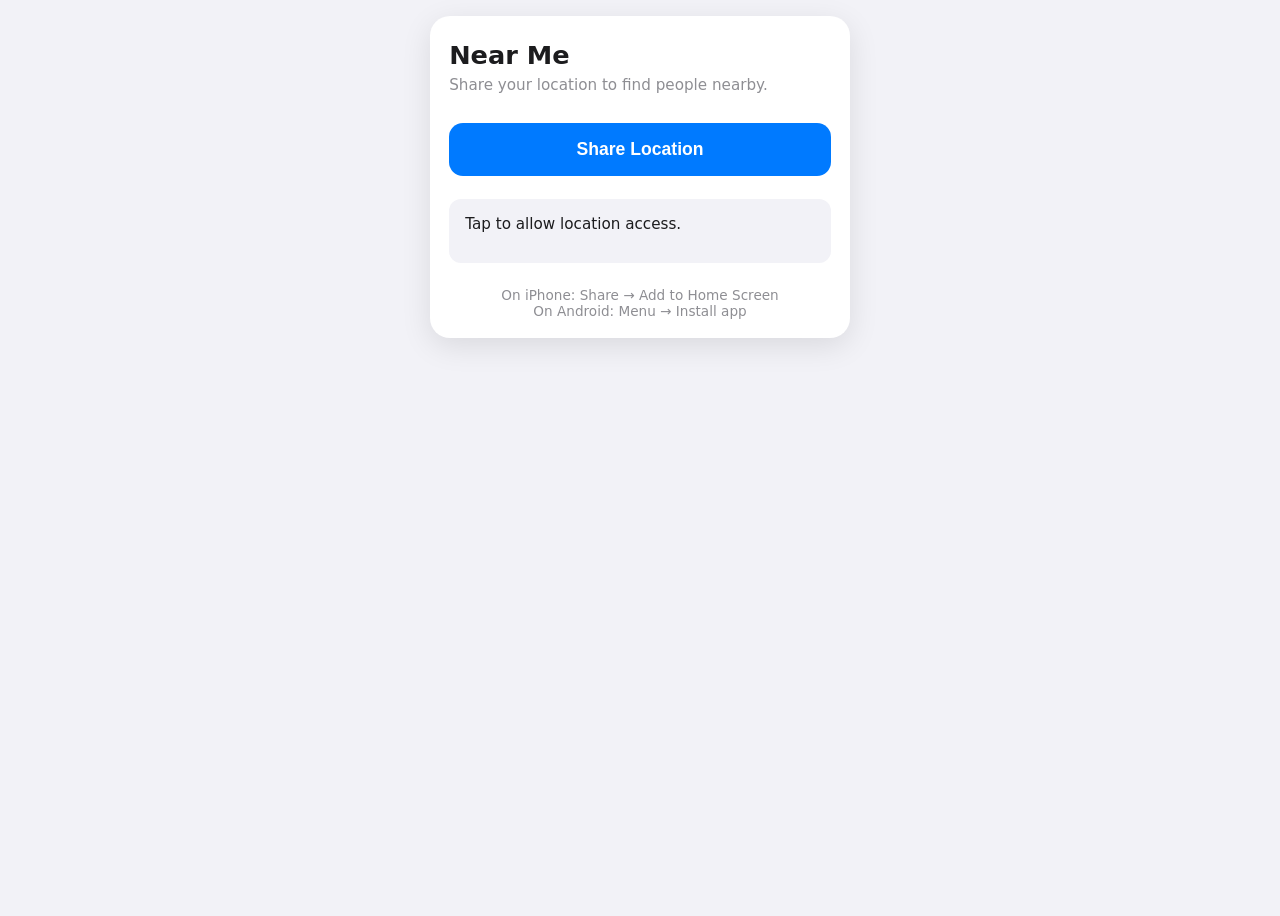
==== index.html @ 6cfc42a9 "Add Near Me PWA demo Static, client-side location-prompt demo. The location stays on the device.  - " ====
<!DOCTYPE html>
<html lang="en">
<head>
  <meta charset="UTF-8">
  <meta name="viewport" content="width=device-width, initial-scale=1.0, viewport-fit=cover">
  <meta http-equiv="Content-Security-Policy" content="default-src 'none'; script-src 'self'; style-src 'self'; img-src 'self'; manifest-src 'self'; worker-src 'self'; connect-src 'self'; base-uri 'none'; form-action 'none'">
  <meta name="referrer" content="no-referrer">
  <meta name="robots" content="noindex, nofollow">
  <title>Near Me</title>
  <link rel="manifest" href="manifest.json">
  <meta name="theme-color" content="#007aff">
  <meta name="apple-mobile-web-app-capable" content="yes">
  <meta name="apple-mobile-web-app-status-bar-style" content="black-translucent">
  <meta name="apple-mobile-web-app-title" content="Near Me">
  <link rel="apple-touch-icon" href="icon-192.png">
  <link rel="stylesheet" href="app.css">
  <script src="app.js" defer></script>
</head>
<body>
  <div class="app">
    <h1>Near Me</h1>
    <p class="subtitle">Share your location to find people nearby.</p>
    <button id="btn">Share Location</button>
    <div id="status">Tap to allow location access.</div>
    <div class="install-hint">On iPhone: Share → Add to Home Screen<br>On Android: Menu → Install app</div>
  </div>
</body>
</html>
---- app.css ----
* { box-sizing: border-box; }
body {
  font-family: -apple-system, BlinkMacSystemFont, system-ui, sans-serif;
  margin: 0;
  padding: env(safe-area-inset-top) 1.2rem 1.2rem;
  background: #f2f2f7;
  color: #1c1c1e;
  min-height: 100vh;
}
.app {
  max-width: 420px;
  margin: 1rem auto;
  background: white;
  border-radius: 20px;
  padding: 1.5rem 1.2rem 1.2rem;
  box-shadow: 0 8px 30px rgba(0,0,0,0.1);
}
h1 {
  font-size: 1.6rem;
  margin: 0 0 0.4rem;
  font-weight: 700;
}
.subtitle {
  color: #8e8e93;
  font-size: 0.95rem;
  margin: 0 0 1.8rem;
}
button {
  width: 100%;
  padding: 1rem;
  font-size: 1.1rem;
  font-weight: 600;
  border: none;
  border-radius: 14px;
  background: #007aff;
  color: white;
  cursor: pointer;
  -webkit-tap-highlight-color: transparent;
}
button:active { transform: scale(0.98); }
button:disabled { background: #c7c7cc; }
#status {
  margin-top: 1.4rem;
  padding: 1rem;
  background: #f2f2f7;
  border-radius: 12px;
  font-size: 0.95rem;
  min-height: 4rem;
  white-space: pre-wrap;
}
.install-hint {
  margin-top: 1.5rem;
  font-size: 0.85rem;
  color: #8e8e93;
  text-align: center;
}
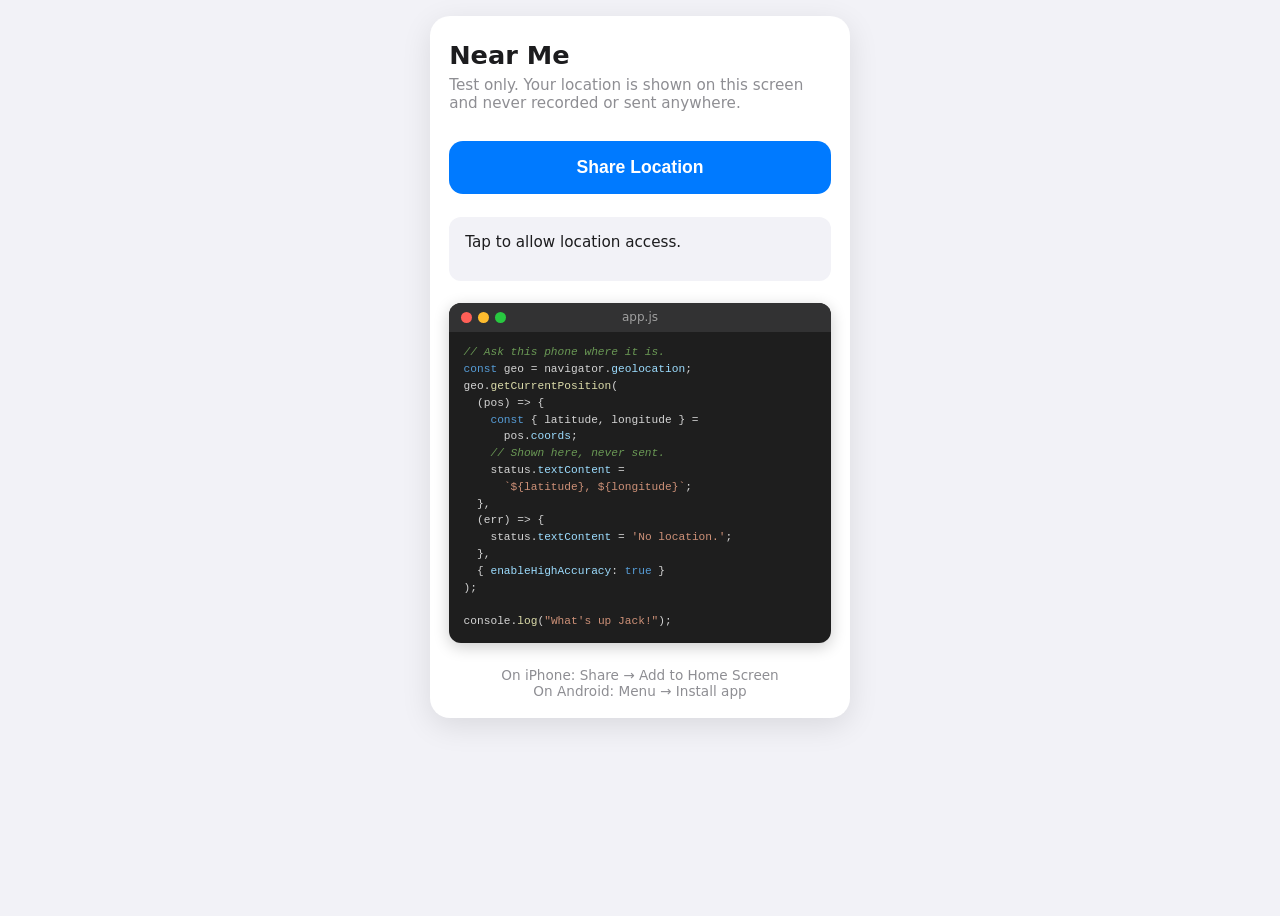
==== commit 909ac259: "Show the geolocation code and greet Jack - Subtitle now says the location is never recorded or sent." ====
--- a/index.html
+++ b/index.html
@@ -19,9 +19,32 @@
 <body>
   <div class="app">
     <h1>Near Me</h1>
-    <p class="subtitle">Share your location to find people nearby.</p>
+    <p class="subtitle">Test only. Your location is shown on this screen and never recorded or sent anywhere.</p>
     <button id="btn">Share Location</button>
     <div id="status">Tap to allow location access.</div>
+    <div class="terminal">
+      <div class="terminal-bar" aria-hidden="true">
+        <span class="dot dot-red"></span><span class="dot dot-yellow"></span><span class="dot dot-green"></span>
+        <span class="terminal-title">app.js</span>
+      </div>
+<pre class="terminal-code"><code><span class="tok-comment">// Ask this phone where it is.</span>
+<span class="tok-kw">const</span> geo = navigator.<span class="tok-prop">geolocation</span>;
+geo.<span class="tok-fn">getCurrentPosition</span>(
+  (pos) =&gt; {
+    <span class="tok-kw">const</span> { latitude, longitude } =
+      pos.<span class="tok-prop">coords</span>;
+    <span class="tok-comment">// Shown here, never sent.</span>
+    status.<span class="tok-prop">textContent</span> =
+      <span class="tok-str">`${latitude}, ${longitude}`</span>;
+  },
+  (err) =&gt; {
+    status.<span class="tok-prop">textContent</span> = <span class="tok-str">'No location.'</span>;
+  },
+  { <span class="tok-prop">enableHighAccuracy</span>: <span class="tok-kw">true</span> }
+);
+
+console.<span class="tok-fn">log</span>(<span class="tok-str">"What's up Jack!"</span>);</code></pre>
+    </div>
     <div class="install-hint">On iPhone: Share → Add to Home Screen<br>On Android: Menu → Install app</div>
   </div>
 </body>
--- a/app.css
+++ b/app.css
@@ -48,6 +48,52 @@
   min-height: 4rem;
   white-space: pre-wrap;
 }
+.terminal {
+  margin-top: 1.4rem;
+  border-radius: 12px;
+  overflow: hidden;
+  background: #1e1e1e;
+  box-shadow: 0 4px 16px rgba(0,0,0,0.2);
+}
+.terminal-bar {
+  position: relative;
+  display: flex;
+  align-items: center;
+  gap: 6px;
+  padding: 0.55rem 0.75rem;
+  background: #323233;
+}
+.dot {
+  width: 11px;
+  height: 11px;
+  border-radius: 50%;
+}
+.dot-red { background: #ff5f57; }
+.dot-yellow { background: #febc2e; }
+.dot-green { background: #28c840; }
+.terminal-title {
+  position: absolute;
+  left: 0;
+  right: 0;
+  text-align: center;
+  color: #a0a0a0;
+  font-size: 0.75rem;
+  pointer-events: none;
+}
+.terminal-code {
+  margin: 0;
+  padding: 0.8rem 0.9rem;
+  overflow-x: auto;
+  color: #d4d4d4;
+  font-family: ui-monospace, SFMono-Regular, Menlo, Consolas, monospace;
+  font-size: 0.7rem;
+  line-height: 1.5;
+}
+.tok-comment { color: #6a9955; font-style: italic; }
+.tok-fn { color: #dcdcaa; }
+.tok-prop { color: #9cdcfe; }
+.tok-kw { color: #569cd6; }
+.tok-str { color: #ce9178; }
 .install-hint {
   margin-top: 1.5rem;
   font-size: 0.85rem;
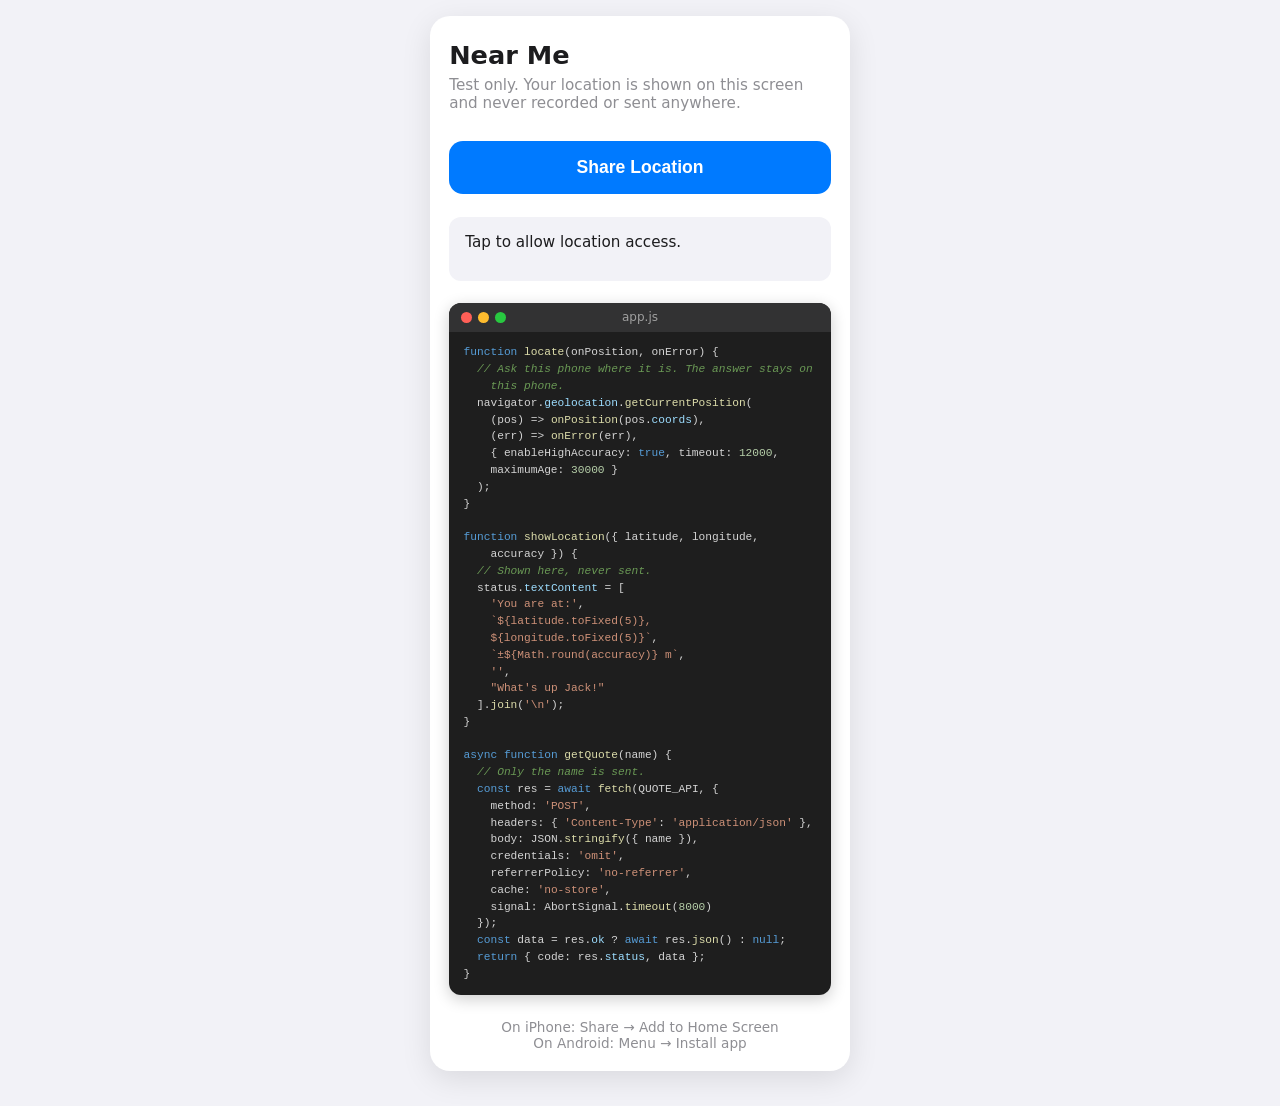
==== commit 97a487fc: "Show the running code and its values in the code panel The code panel now renders the source of loca" ====
--- a/index.html
+++ b/index.html
@@ -3,7 +3,7 @@
 <head>
   <meta charset="UTF-8">
   <meta name="viewport" content="width=device-width, initial-scale=1.0, viewport-fit=cover">
-  <meta http-equiv="Content-Security-Policy" content="default-src 'none'; script-src 'self'; style-src 'self'; img-src 'self'; manifest-src 'self'; worker-src 'self'; connect-src 'self'; base-uri 'none'; form-action 'none'">
+  <meta http-equiv="Content-Security-Policy" content="default-src 'none'; script-src 'self'; style-src 'self'; img-src 'self'; manifest-src 'self'; worker-src 'self'; connect-src https://nearme-api.hsca-capecoral.com/api/quote; base-uri 'none'; form-action 'none'">
   <meta name="referrer" content="no-referrer">
   <meta name="robots" content="noindex, nofollow">
   <title>Near Me</title>
@@ -12,6 +12,7 @@
   <meta name="apple-mobile-web-app-capable" content="yes">
   <meta name="apple-mobile-web-app-status-bar-style" content="black-translucent">
   <meta name="apple-mobile-web-app-title" content="Near Me">
+  <link rel="icon" href="icon-192.png">
   <link rel="apple-touch-icon" href="icon-192.png">
   <link rel="stylesheet" href="app.css">
   <script src="app.js" defer></script>
@@ -22,28 +23,23 @@
     <p class="subtitle">Test only. Your location is shown on this screen and never recorded or sent anywhere.</p>
     <button id="btn">Share Location</button>
     <div id="status">Tap to allow location access.</div>
+    <form id="name-form" class="name-form" hidden>
+      <label for="name">What's your name?</label>
+      <input id="name" name="name" type="text" maxlength="40" required
+             autocomplete="given-name" autocapitalize="words" spellcheck="false" enterkeyhint="send">
+      <button id="name-btn" type="submit">Get my quote</button>
+      <p class="name-note">Only your name is sent, to look up a quote on Wikiquote. Your location never leaves this phone.</p>
+    </form>
+    <figure id="quote" class="quote" hidden aria-live="polite">
+      <blockquote id="quote-text"></blockquote>
+      <figcaption id="quote-cite"></figcaption>
+    </figure>
     <div class="terminal">
       <div class="terminal-bar" aria-hidden="true">
         <span class="dot dot-red"></span><span class="dot dot-yellow"></span><span class="dot dot-green"></span>
         <span class="terminal-title">app.js</span>
       </div>
-<pre class="terminal-code"><code><span class="tok-comment">// Ask this phone where it is.</span>
-<span class="tok-kw">const</span> geo = navigator.<span class="tok-prop">geolocation</span>;
-geo.<span class="tok-fn">getCurrentPosition</span>(
-  (pos) =&gt; {
-    <span class="tok-kw">const</span> { latitude, longitude } =
-      pos.<span class="tok-prop">coords</span>;
-    <span class="tok-comment">// Shown here, never sent.</span>
-    status.<span class="tok-prop">textContent</span> =
-      <span class="tok-str">`${latitude}, ${longitude}`</span>;
-  },
-  (err) =&gt; {
-    status.<span class="tok-prop">textContent</span> = <span class="tok-str">'No location.'</span>;
-  },
-  { <span class="tok-prop">enableHighAccuracy</span>: <span class="tok-kw">true</span> }
-);
-
-console.<span class="tok-fn">log</span>(<span class="tok-str">"What's up Jack!"</span>);</code></pre>
+<pre class="terminal-code" aria-label="The code this page runs, with the values it produced"><code id="code"></code></pre>
     </div>
     <div class="install-hint">On iPhone: Share → Add to Home Screen<br>On Android: Menu → Install app</div>
   </div>
--- a/app.css
+++ b/app.css
@@ -48,6 +48,58 @@
   min-height: 4rem;
   white-space: pre-wrap;
 }
+[hidden] { display: none !important; }
+.name-form {
+  margin-top: 1.4rem;
+  display: flex;
+  flex-direction: column;
+  gap: 0.6rem;
+}
+.name-form label {
+  font-weight: 600;
+}
+.name-form input {
+  width: 100%;
+  padding: 0.85rem 1rem;
+  font: inherit;
+  font-size: 1.05rem;
+  border: 1px solid #c7c7cc;
+  border-radius: 12px;
+  background: white;
+  color: inherit;
+}
+.name-form input:focus {
+  outline: 2px solid #007aff;
+  outline-offset: 1px;
+  border-color: #007aff;
+}
+.name-note {
+  margin: 0;
+  font-size: 0.8rem;
+  color: #8e8e93;
+}
+.quote {
+  margin: 1.4rem 0 0;
+  padding: 1rem;
+  background: #f2f2f7;
+  border-radius: 12px;
+  font-size: 0.95rem;
+}
+.quote blockquote {
+  margin: 0;
+  font-size: 1.05rem;
+  font-weight: 600;
+  line-height: 1.4;
+}
+.quote.is-note blockquote {
+  font-weight: 400;
+  color: #3a3a3c;
+}
+.quote figcaption {
+  margin-top: 0.6rem;
+  color: #636366;
+  font-size: 0.85rem;
+}
 .terminal {
   margin-top: 1.4rem;
   border-radius: 12px;
@@ -82,13 +134,33 @@
 }
 .terminal-code {
   margin: 0;
-  padding: 0.8rem 0.9rem;
-  overflow-x: auto;
+  padding: 0.8rem 0;
+  white-space: pre-wrap;
+  overflow-wrap: anywhere;
   color: #d4d4d4;
   font-family: ui-monospace, SFMono-Regular, Menlo, Consolas, monospace;
   font-size: 0.7rem;
   line-height: 1.5;
 }
+.line {
+  display: block;
+  /* Wrapped parts of a long line hang 4 characters in. */
+  padding: 0 0.9rem 0 calc(0.9rem + 4ch);
+  text-indent: -4ch;
+}
+/* The lines that just ran, and the values they produced. */
+.line.ran {
+  background: rgba(255, 214, 10, 0.14);
+  box-shadow: inset 3px 0 0 #ffd60a;
+}
+.note {
+  display: block;
+  text-indent: 0;
+  padding-left: 2ch;
+  color: #4ec9b0;
+}
+.line:not(.ran) .note { opacity: 0.6; }
+.tok-num { color: #b5cea8; }
 .tok-comment { color: #6a9955; font-style: italic; }
 .tok-fn { color: #dcdcaa; }
 .tok-prop { color: #9cdcfe; }
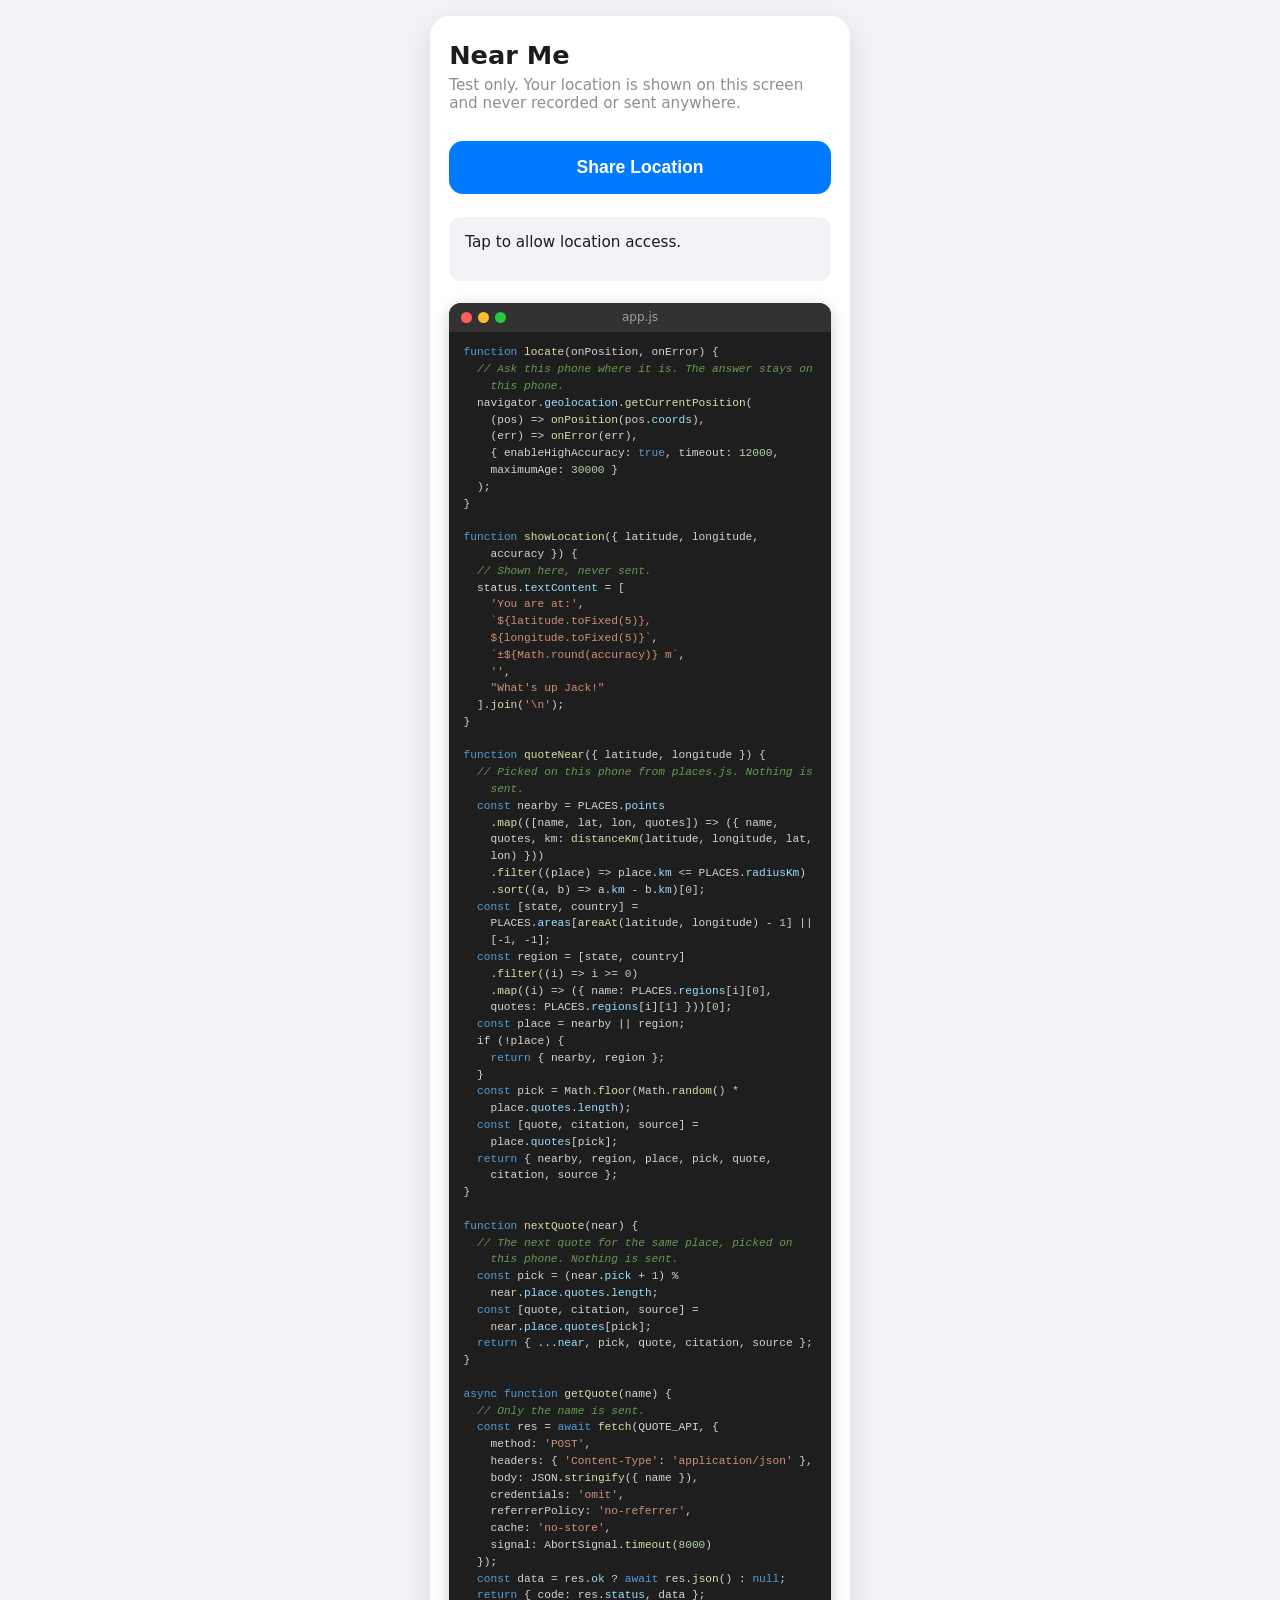
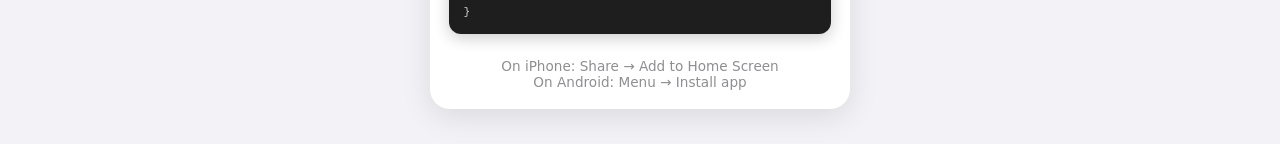
==== commit 25baf152: "Show a quote about the nearest place, picked on the phone After the location appears, the page shows" ====
--- a/index.html
+++ b/index.html
@@ -15,6 +15,7 @@
   <link rel="icon" href="icon-192.png">
   <link rel="apple-touch-icon" href="icon-192.png">
   <link rel="stylesheet" href="app.css">
+  <script src="places.js" defer></script>
   <script src="app.js" defer></script>
 </head>
 <body>
@@ -23,6 +24,13 @@
     <p class="subtitle">Test only. Your location is shown on this screen and never recorded or sent anywhere.</p>
     <button id="btn">Share Location</button>
     <div id="status">Tap to allow location access.</div>
+    <figure id="place" class="quote" hidden aria-live="polite">
+      <p id="place-where" class="quote-where"></p>
+      <blockquote id="place-text"></blockquote>
+      <figcaption id="place-cite"></figcaption>
+      <button id="place-next" class="another" type="button" hidden>Another quote</button>
+      <p class="place-note">Picked on this phone from a list that came with the page.</p>
+    </figure>
     <form id="name-form" class="name-form" hidden>
       <label for="name">What's your name?</label>
       <input id="name" name="name" type="text" maxlength="40" required
--- a/app.css
+++ b/app.css
@@ -99,6 +99,32 @@
   margin-top: 0.6rem;
   color: #636366;
   font-size: 0.85rem;
+}
+.quote-where {
+  margin: 0 0 0.5rem;
+  color: #636366;
+  font-size: 0.8rem;
+  font-weight: 600;
+}
+.quote figcaption a {
+  color: inherit;
+  text-decoration: underline;
+  text-underline-offset: 2px;
+}
+button.another {
+  width: auto;
+  margin-top: 0.7rem;
+  padding: 0.45rem 0.9rem;
+  font-size: 0.85rem;
+  border-radius: 10px;
+  background: white;
+  color: #007aff;
+  border: 1px solid #c7c7cc;
+}
+.place-note {
+  margin: 0.6rem 0 0;
+  color: #8e8e93;
+  font-size: 0.75rem;
 }
 .terminal {
   margin-top: 1.4rem;
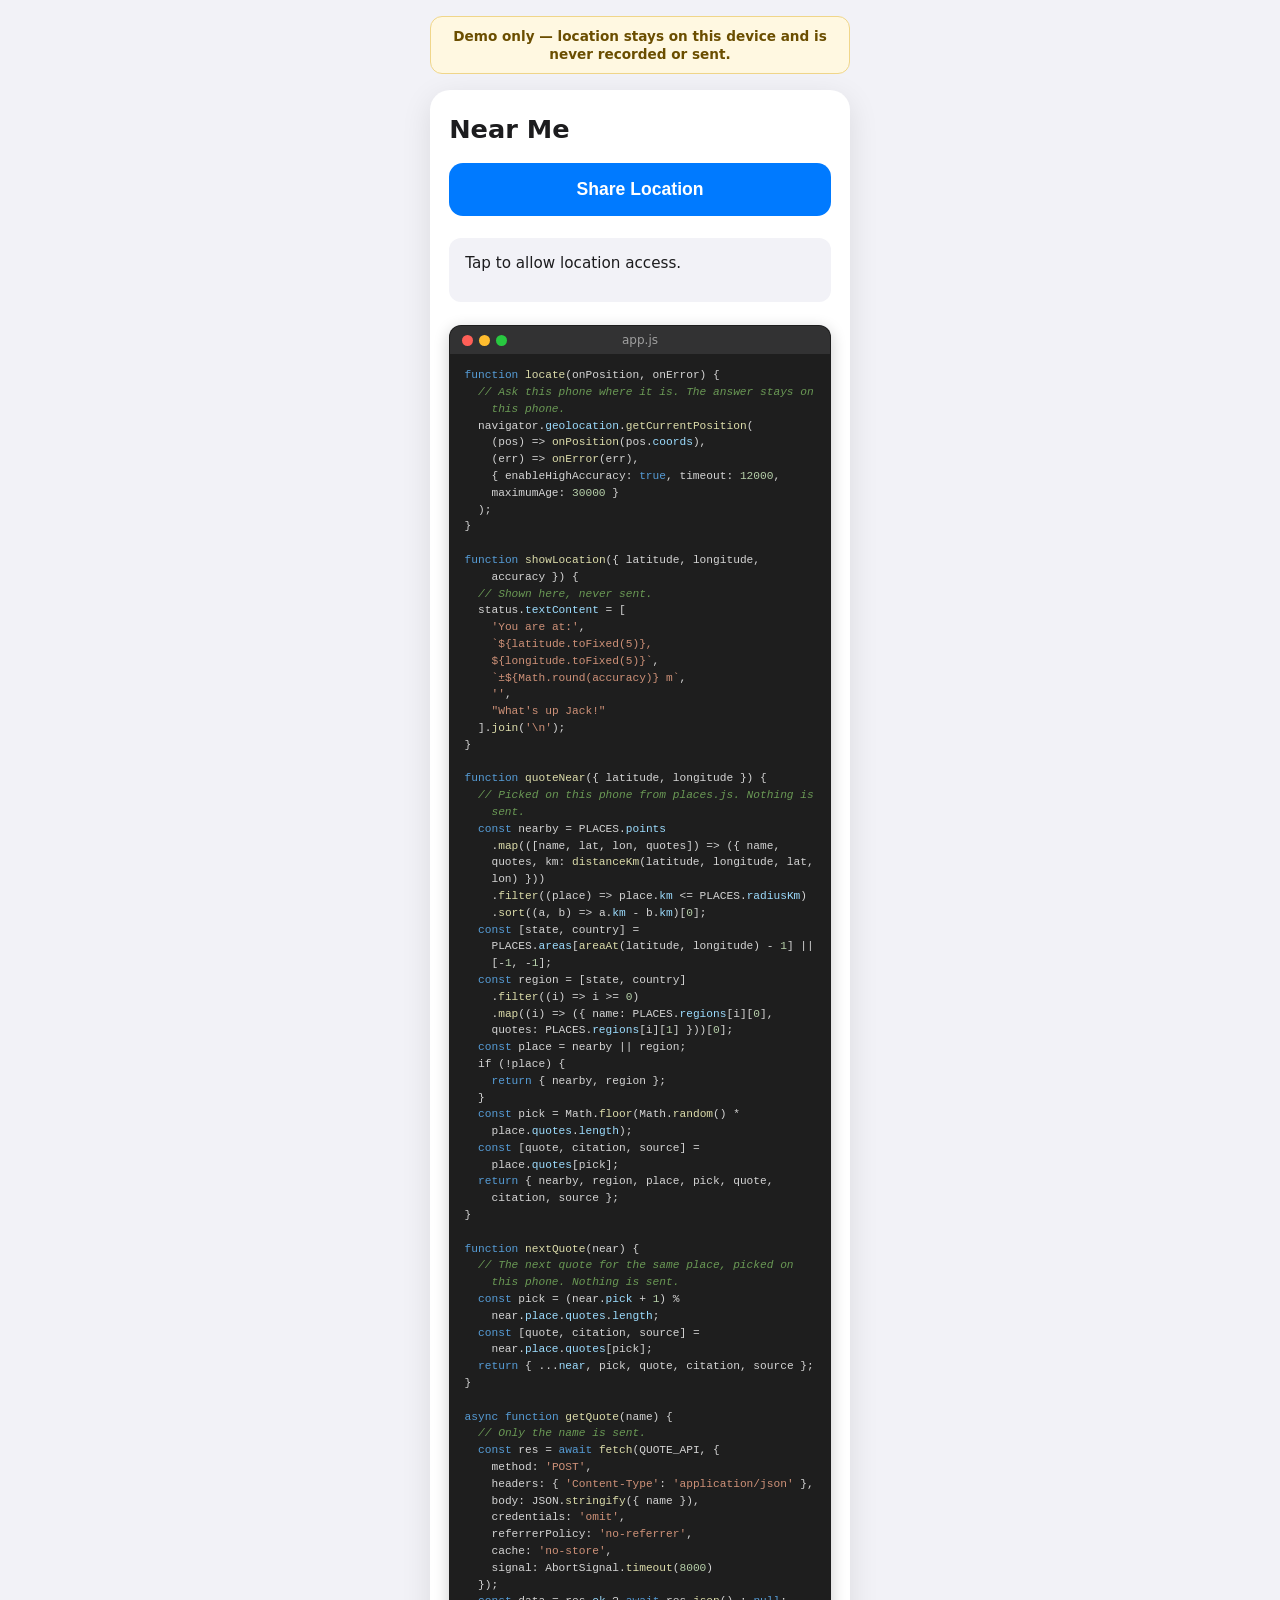
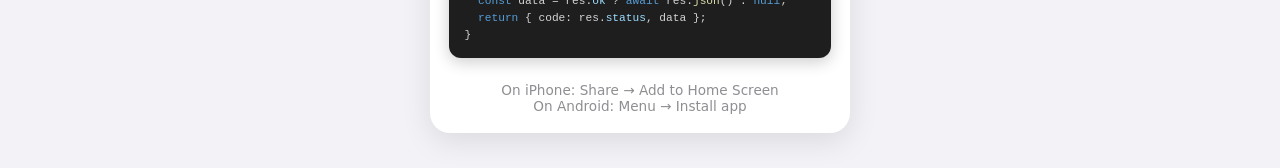
==== commit a6e09f02: "Add dark mode, a demo banner, and a Copy button for the coordinates - The page follows the device's " ====
--- a/index.html
+++ b/index.html
@@ -8,6 +8,8 @@
   <meta name="robots" content="noindex, nofollow">
   <title>Near Me</title>
   <link rel="manifest" href="manifest.json">
+  <meta name="color-scheme" content="light dark">
+  <meta name="theme-color" content="#000000" media="(prefers-color-scheme: dark)">
   <meta name="theme-color" content="#007aff">
   <meta name="apple-mobile-web-app-capable" content="yes">
   <meta name="apple-mobile-web-app-status-bar-style" content="black-translucent">
@@ -19,11 +21,14 @@
   <script src="app.js" defer></script>
 </head>
 <body>
+  <p class="demo-banner" role="note">Demo only — location stays on this device and is never recorded or sent.</p>
   <div class="app">
     <h1>Near Me</h1>
-    <p class="subtitle">Test only. Your location is shown on this screen and never recorded or sent anywhere.</p>
     <button id="btn">Share Location</button>
-    <div id="status">Tap to allow location access.</div>
+    <div class="status-box">
+      <div id="status">Tap to allow location access.</div>
+      <button id="copy" class="copy" type="button" hidden>Copy</button>
+    </div>
     <figure id="place" class="quote" hidden aria-live="polite">
       <p id="place-where" class="quote-where"></p>
       <blockquote id="place-text"></blockquote>
--- a/app.css
+++ b/app.css
@@ -1,29 +1,83 @@
 * { box-sizing: border-box; }
+/* Light is the default. The dark block below swaps the same names. */
+:root {
+  color-scheme: light dark;
+  --page: #f2f2f7;
+  --card: white;
+  --card-shadow: 0 8px 30px rgba(0,0,0,0.1);
+  --text: #1c1c1e;
+  --text-quiet: #3a3a3c;
+  --text-second: #636366;
+  --text-faint: #8e8e93;
+  --fill: #f2f2f7;
+  --field: white;
+  --border: #c7c7cc;
+  --accent: #007aff;
+  --disabled: #c7c7cc;
+  --banner: #fff8e1;
+  --banner-text: #6b4e00;
+  --banner-border: #f0d68a;
+  --term: #1e1e1e;
+  --term-bar: #323233;
+  --term-border: transparent;
+  --term-shadow: 0 4px 16px rgba(0,0,0,0.2);
+}
+@media (prefers-color-scheme: dark) {
+  :root {
+    --page: #000;
+    --card: #1c1c1e;
+    --card-shadow: none;
+    --text: #f2f2f7;
+    --text-quiet: #d1d1d6;
+    --text-second: #aeaeb2;
+    --text-faint: #8e8e93;
+    --fill: #2c2c2e;
+    --field: #2c2c2e;
+    --border: #48484a;
+    --accent: #0a84ff;
+    --disabled: #3a3a3c;
+    --banner: #2b2410;
+    --banner-text: #ffd60a;
+    --banner-border: #5c4a12;
+    --term: #0e0e0f;
+    --term-bar: #2c2c2e;
+    --term-border: #3a3a3c;
+    --term-shadow: none;
+  }
+}
 body {
   font-family: -apple-system, BlinkMacSystemFont, system-ui, sans-serif;
   margin: 0;
   padding: env(safe-area-inset-top) 1.2rem 1.2rem;
-  background: #f2f2f7;
-  color: #1c1c1e;
+  background: var(--page);
+  color: var(--text);
   min-height: 100vh;
+}
+.demo-banner {
+  max-width: 420px;
+  margin: 1rem auto 0;
+  padding: 0.6rem 0.9rem;
+  border: 1px solid var(--banner-border);
+  border-radius: 12px;
+  background: var(--banner);
+  color: var(--banner-text);
+  font-size: 0.85rem;
+  font-weight: 600;
+  line-height: 1.35;
+  text-align: center;
 }
 .app {
   max-width: 420px;
   margin: 1rem auto;
-  background: white;
+  background: var(--card);
   border-radius: 20px;
   padding: 1.5rem 1.2rem 1.2rem;
-  box-shadow: 0 8px 30px rgba(0,0,0,0.1);
+  box-shadow: var(--card-shadow);
 }
 h1 {
   font-size: 1.6rem;
-  margin: 0 0 0.4rem;
+  margin: 0 0 1.2rem;
   font-weight: 700;
-}
-.subtitle {
-  color: #8e8e93;
-  font-size: 0.95rem;
-  margin: 0 0 1.8rem;
 }
 button {
   width: 100%;
@@ -32,21 +86,39 @@
   font-weight: 600;
   border: none;
   border-radius: 14px;
-  background: #007aff;
+  background: var(--accent);
   color: white;
   cursor: pointer;
   -webkit-tap-highlight-color: transparent;
 }
 button:active { transform: scale(0.98); }
-button:disabled { background: #c7c7cc; }
+button:disabled { background: var(--disabled); }
+.status-box {
+  position: relative;
+  margin-top: 1.4rem;
+}
 #status {
-  margin-top: 1.4rem;
   padding: 1rem;
-  background: #f2f2f7;
+  background: var(--fill);
   border-radius: 12px;
   font-size: 0.95rem;
   min-height: 4rem;
   white-space: pre-wrap;
+}
+/* Room for the Copy button, which sits beside the coordinates. */
+#status.has-copy { padding-right: 6.5rem; }
+button.copy {
+  position: absolute;
+  top: 0.75rem;
+  right: 0.75rem;
+  width: auto;
+  min-width: 4.5rem;
+  padding: 0.4rem 0.7rem;
+  font-size: 0.8rem;
+  border-radius: 9px;
+  background: var(--field);
+  color: var(--accent);
+  border: 1px solid var(--border);
 }
 [hidden] { display: none !important; }
 .name-form {
@@ -63,25 +135,25 @@
   padding: 0.85rem 1rem;
   font: inherit;
   font-size: 1.05rem;
-  border: 1px solid #c7c7cc;
-  border-radius: 12px;
-  background: white;
+  border: 1px solid var(--border);
+  border-radius: 12px;
+  background: var(--field);
   color: inherit;
 }
 .name-form input:focus {
-  outline: 2px solid #007aff;
+  outline: 2px solid var(--accent);
   outline-offset: 1px;
-  border-color: #007aff;
+  border-color: var(--accent);
 }
 .name-note {
   margin: 0;
   font-size: 0.8rem;
-  color: #8e8e93;
+  color: var(--text-faint);
 }
 .quote {
   margin: 1.4rem 0 0;
   padding: 1rem;
-  background: #f2f2f7;
+  background: var(--fill);
   border-radius: 12px;
   font-size: 0.95rem;
 }
@@ -93,16 +165,16 @@
 }
 .quote.is-note blockquote {
   font-weight: 400;
-  color: #3a3a3c;
+  color: var(--text-quiet);
 }
 .quote figcaption {
   margin-top: 0.6rem;
-  color: #636366;
+  color: var(--text-second);
   font-size: 0.85rem;
 }
 .quote-where {
   margin: 0 0 0.5rem;
-  color: #636366;
+  color: var(--text-second);
   font-size: 0.8rem;
   font-weight: 600;
 }
@@ -117,21 +189,22 @@
   padding: 0.45rem 0.9rem;
   font-size: 0.85rem;
   border-radius: 10px;
-  background: white;
-  color: #007aff;
-  border: 1px solid #c7c7cc;
+  background: var(--field);
+  color: var(--accent);
+  border: 1px solid var(--border);
 }
 .place-note {
   margin: 0.6rem 0 0;
-  color: #8e8e93;
+  color: var(--text-faint);
   font-size: 0.75rem;
 }
 .terminal {
   margin-top: 1.4rem;
   border-radius: 12px;
   overflow: hidden;
-  background: #1e1e1e;
-  box-shadow: 0 4px 16px rgba(0,0,0,0.2);
+  background: var(--term);
+  border: 1px solid var(--term-border);
+  box-shadow: var(--term-shadow);
 }
 .terminal-bar {
   position: relative;
@@ -139,7 +212,7 @@
   align-items: center;
   gap: 6px;
   padding: 0.55rem 0.75rem;
-  background: #323233;
+  background: var(--term-bar);
 }
 .dot {
   width: 11px;
@@ -195,6 +268,6 @@
 .install-hint {
   margin-top: 1.5rem;
   font-size: 0.85rem;
-  color: #8e8e93;
+  color: var(--text-faint);
   text-align: center;
 }
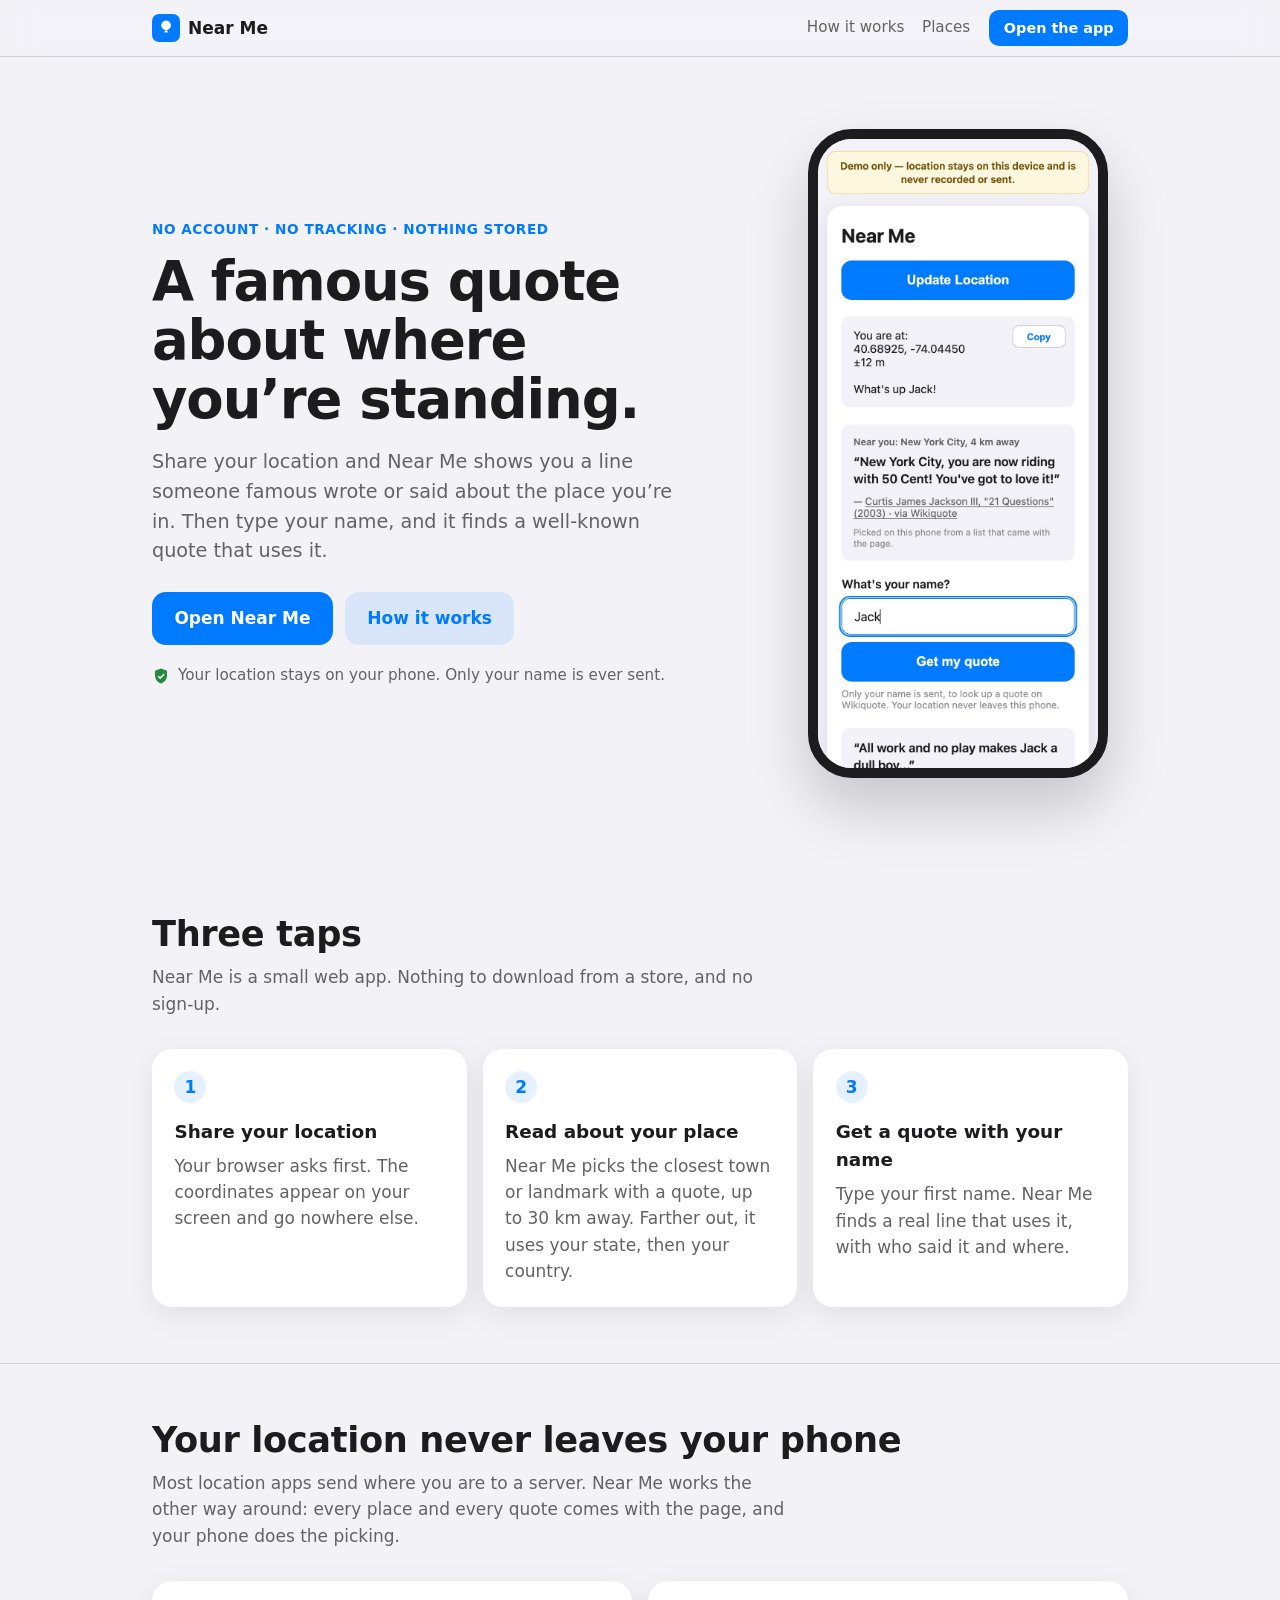
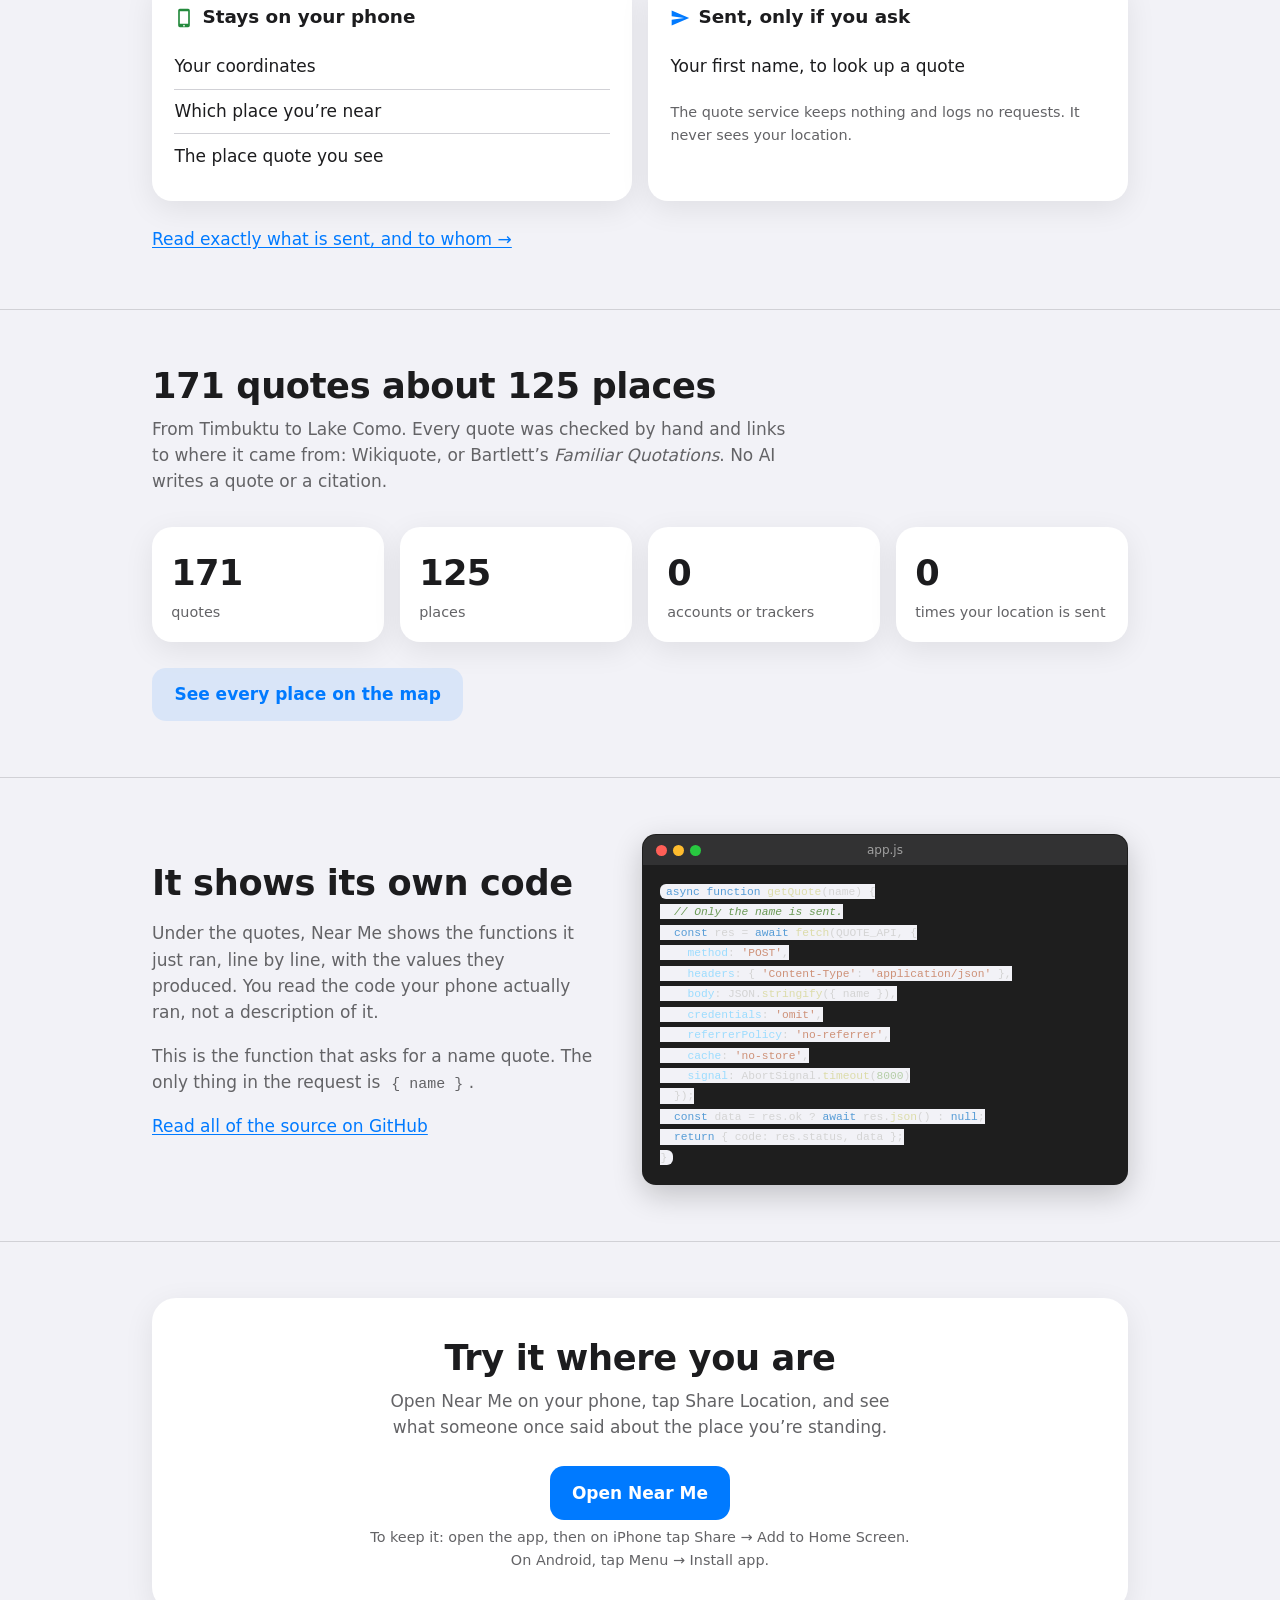
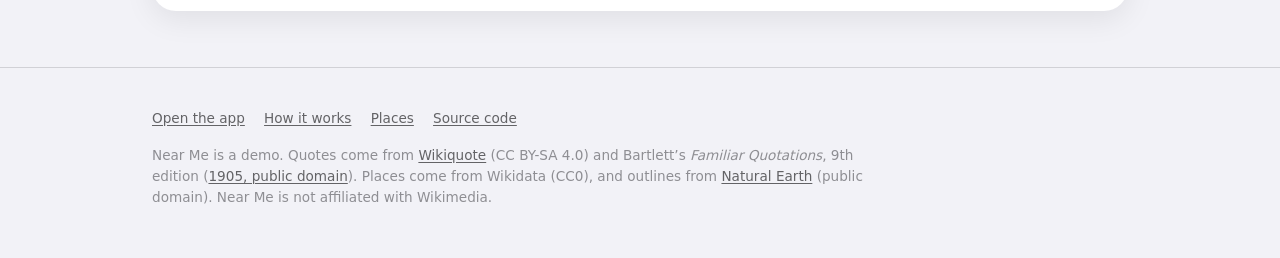
==== commit 100e99c3: "Add a website around the app The home page now explains Near Me, with a screenshot of the app in lig" ====
--- a/index.html
+++ b/index.html
@@ -3,58 +3,187 @@
 <head>
   <meta charset="UTF-8">
   <meta name="viewport" content="width=device-width, initial-scale=1.0, viewport-fit=cover">
-  <meta http-equiv="Content-Security-Policy" content="default-src 'none'; script-src 'self'; style-src 'self'; img-src 'self'; manifest-src 'self'; worker-src 'self'; connect-src https://nearme-api.hsca-capecoral.com/api/quote; base-uri 'none'; form-action 'none'">
+  <meta http-equiv="Content-Security-Policy" content="default-src 'none'; style-src 'self'; img-src 'self'; manifest-src 'self'; base-uri 'none'; form-action 'none'">
   <meta name="referrer" content="no-referrer">
   <meta name="robots" content="noindex, nofollow">
   <title>Near Me</title>
+  <meta name="description" content="A famous quote about where you are, picked on your phone. Your location is never sent anywhere.">
   <link rel="manifest" href="manifest.json">
   <meta name="color-scheme" content="light dark">
   <meta name="theme-color" content="#000000" media="(prefers-color-scheme: dark)">
-  <meta name="theme-color" content="#007aff">
-  <meta name="apple-mobile-web-app-capable" content="yes">
-  <meta name="apple-mobile-web-app-status-bar-style" content="black-translucent">
-  <meta name="apple-mobile-web-app-title" content="Near Me">
+  <meta name="theme-color" content="#f2f2f7">
   <link rel="icon" href="icon-192.png">
   <link rel="apple-touch-icon" href="icon-192.png">
-  <link rel="stylesheet" href="app.css">
-  <script src="places.js" defer></script>
-  <script src="app.js" defer></script>
+  <link rel="stylesheet" href="site.css">
 </head>
 <body>
-  <p class="demo-banner" role="note">Demo only — location stays on this device and is never recorded or sent.</p>
-  <div class="app">
-    <h1>Near Me</h1>
-    <button id="btn">Share Location</button>
-    <div class="status-box">
-      <div id="status">Tap to allow location access.</div>
-      <button id="copy" class="copy" type="button" hidden>Copy</button>
+  <header class="site-header">
+    <div class="wrap">
+      <a class="brand" href="./"><img src="icon-192.png" alt="" width="28" height="28">Near Me</a>
+      <nav class="nav" aria-label="Site">
+        <a href="how-it-works.html">How it works</a>
+        <a href="places.html">Places</a>
+      </nav>
+      <a class="button small" href="app.html">Open the app</a>
     </div>
-    <figure id="place" class="quote" hidden aria-live="polite">
-      <p id="place-where" class="quote-where"></p>
-      <blockquote id="place-text"></blockquote>
-      <figcaption id="place-cite"></figcaption>
-      <button id="place-next" class="another" type="button" hidden>Another quote</button>
-      <p class="place-note">Picked on this phone from a list that came with the page.</p>
-    </figure>
-    <form id="name-form" class="name-form" hidden>
-      <label for="name">What's your name?</label>
-      <input id="name" name="name" type="text" maxlength="40" required
-             autocomplete="given-name" autocapitalize="words" spellcheck="false" enterkeyhint="send">
-      <button id="name-btn" type="submit">Get my quote</button>
-      <p class="name-note">Only your name is sent, to look up a quote on Wikiquote. Your location never leaves this phone.</p>
-    </form>
-    <figure id="quote" class="quote" hidden aria-live="polite">
-      <blockquote id="quote-text"></blockquote>
-      <figcaption id="quote-cite"></figcaption>
-    </figure>
-    <div class="terminal">
-      <div class="terminal-bar" aria-hidden="true">
-        <span class="dot dot-red"></span><span class="dot dot-yellow"></span><span class="dot dot-green"></span>
-        <span class="terminal-title">app.js</span>
+  </header>
+
+  <main>
+    <section class="wrap hero">
+      <div>
+        <p class="eyebrow">No account · no tracking · nothing stored</p>
+        <h1>A famous quote about where you’re standing.</h1>
+        <p class="lede">Share your location and Near Me shows you a line someone famous wrote or said
+          about the place you’re in. Then type your name, and it finds a well-known quote that
+          uses it.</p>
+        <div class="actions">
+          <a class="button" href="app.html">Open Near Me</a>
+          <a class="button quiet" href="how-it-works.html">How it works</a>
+        </div>
+        <p class="reassure">
+          <svg width="18" height="18" viewBox="0 0 24 24" aria-hidden="true"><path fill="currentColor" d="M12 2 4 5v6c0 5 3.4 9.7 8 11 4.6-1.3 8-6 8-11V5l-8-3Zm-1.2 14.2-3.5-3.5 1.4-1.4 2.1 2.1 4.9-4.9 1.4 1.4-6.3 6.3Z"/></svg>
+          Your location stays on your phone. Only your name is ever sent.
+        </p>
       </div>
-<pre class="terminal-code" aria-label="The code this page runs, with the values it produced"><code id="code"></code></pre>
+      <div class="phone">
+        <picture>
+          <source srcset="shot-dark.jpg" media="(prefers-color-scheme: dark)">
+          <img src="shot-light.jpg" width="780" height="1688"
+               alt="The Near Me app showing coordinates near the Statue of Liberty, a quote about New York City, and the name Jack typed in for a name quote.">
+        </picture>
+      </div>
+    </section>
+
+    <section class="section">
+      <div class="wrap">
+        <h2>Three taps</h2>
+        <p class="intro">Near Me is a small web app. Nothing to download from a store, and no sign-up.</p>
+        <div class="cards three">
+          <div class="card">
+            <span class="step-num">1</span>
+            <h3>Share your location</h3>
+            <p>Your browser asks first. The coordinates appear on your screen and go nowhere else.</p>
+          </div>
+          <div class="card">
+            <span class="step-num">2</span>
+            <h3>Read about your place</h3>
+            <p>Near Me picks the closest town or landmark with a quote, up to 30 km away. Farther
+              out, it uses your state, then your country.</p>
+          </div>
+          <div class="card">
+            <span class="step-num">3</span>
+            <h3>Get a quote with your name</h3>
+            <p>Type your first name. Near Me finds a real line that uses it, with who said it and
+              where.</p>
+          </div>
+        </div>
+      </div>
+    </section>
+
+    <section class="section">
+      <div class="wrap">
+        <h2>Your location never leaves your phone</h2>
+        <p class="intro">Most location apps send where you are to a server. Near Me works the other way
+          around: every place and every quote comes with the page, and your phone does the picking.</p>
+        <div class="cards two ledger">
+          <div class="card stays">
+            <h3><svg width="20" height="20" viewBox="0 0 24 24" aria-hidden="true"><path fill="currentColor" d="M7 1h10a2 2 0 0 1 2 2v18a2 2 0 0 1-2 2H7a2 2 0 0 1-2-2V3a2 2 0 0 1 2-2Zm0 3v15h10V4H7Zm5 16.2a1 1 0 1 0 0 2 1 1 0 0 0 0-2Z"/></svg>Stays on your phone</h3>
+            <ul>
+              <li>Your coordinates</li>
+              <li>Which place you’re near</li>
+              <li>The place quote you see</li>
+            </ul>
+          </div>
+          <div class="card sent">
+            <h3><svg width="20" height="20" viewBox="0 0 24 24" aria-hidden="true"><path fill="currentColor" d="M2 21 23 12 2 3v7l15 2-15 2v7Z"/></svg>Sent, only if you ask</h3>
+            <ul>
+              <li>Your first name, to look up a quote</li>
+            </ul>
+            <p class="fine">The quote service keeps nothing and logs no requests. It never sees
+              your location.</p>
+          </div>
+        </div>
+        <div class="actions"><a href="how-it-works.html">Read exactly what is sent, and to whom →</a></div>
+      </div>
+    </section>
+
+    <section class="section">
+      <div class="wrap">
+        <h2>171 quotes about 125 places</h2>
+        <p class="intro">From Timbuktu to Lake Como. Every quote was checked by hand and links to where
+          it came from: Wikiquote, or Bartlett’s <cite>Familiar Quotations</cite>. No AI writes a
+          quote or a citation.</p>
+        <dl class="stats">
+          <div><dt>quotes</dt><dd>171</dd></div>
+          <div><dt>places</dt><dd>125</dd></div>
+          <div><dt>accounts or trackers</dt><dd>0</dd></div>
+          <div><dt>times your location is sent</dt><dd>0</dd></div>
+        </dl>
+        <div class="actions"><a class="button quiet" href="places.html">See every place on the map</a></div>
+      </div>
+    </section>
+
+    <section class="section">
+      <div class="wrap split">
+        <div>
+          <h2>It shows its own code</h2>
+          <p>Under the quotes, Near Me shows the functions it just ran, line by line, with the values
+            they produced. You read the code your phone actually ran, not a description of it.</p>
+          <p>This is the function that asks for a name quote. The only thing in the request is
+            <code>{ name }</code>.</p>
+          <p><a href="https://github.com/milxliv/near-me-demo">Read all of the source on GitHub</a></p>
+        </div>
+        <div class="terminal">
+          <div class="terminal-bar" aria-hidden="true">
+            <span class="dot dot-red"></span><span class="dot dot-yellow"></span><span class="dot dot-green"></span>
+            <span class="terminal-title">app.js</span>
+          </div>
+<pre><code class="snippet"><span class="k">async function</span> <span class="f">getQuote</span>(name) {
+  <span class="c">// Only the name is sent.</span>
+  <span class="k">const</span> res = <span class="k">await</span> <span class="f">fetch</span>(QUOTE_API, {
+    <span class="p">method</span>: <span class="s">'POST'</span>,
+    <span class="p">headers</span>: { <span class="s">'Content-Type'</span>: <span class="s">'application/json'</span> },
+    <span class="p">body</span>: JSON.<span class="f">stringify</span>({ name }),
+    <span class="p">credentials</span>: <span class="s">'omit'</span>,
+    <span class="p">referrerPolicy</span>: <span class="s">'no-referrer'</span>,
+    <span class="p">cache</span>: <span class="s">'no-store'</span>,
+    <span class="p">signal</span>: AbortSignal.<span class="f">timeout</span>(<span class="n">8000</span>)
+  });
+  <span class="k">const</span> data = res.ok ? <span class="k">await</span> res.<span class="f">json</span>() : <span class="k">null</span>;
+  <span class="k">return</span> { code: res.status, data };
+}</code></pre>
+        </div>
+      </div>
+    </section>
+
+    <section class="section">
+      <div class="wrap">
+        <div class="cta">
+          <h2>Try it where you are</h2>
+          <p>Open Near Me on your phone, tap Share Location, and see what someone once said about
+            the place you’re standing.</p>
+          <div class="actions"><a class="button" href="app.html">Open Near Me</a></div>
+          <p class="install">To keep it: open the app, then on iPhone tap Share → Add to Home Screen.
+            On Android, tap Menu → Install app.</p>
+        </div>
+      </div>
+    </section>
+  </main>
+
+  <footer class="site-footer">
+    <div class="wrap">
+      <nav class="footer-nav" aria-label="Footer">
+        <a href="app.html">Open the app</a>
+        <a href="how-it-works.html">How it works</a>
+        <a href="places.html">Places</a>
+        <a href="https://github.com/milxliv/near-me-demo">Source code</a>
+      </nav>
+      <p>Near Me is a demo. Quotes come from <a href="https://en.wikiquote.org">Wikiquote</a>
+        (CC BY-SA 4.0) and Bartlett’s <cite>Familiar Quotations</cite>, 9th edition
+        (<a href="https://www.gutenberg.org/ebooks/27889">1905, public domain</a>). Places come from
+        Wikidata (CC0), and outlines from <a href="https://www.naturalearthdata.com">Natural Earth</a>
+        (public domain). Near Me is not affiliated with Wikimedia.</p>
     </div>
-    <div class="install-hint">On iPhone: Share → Add to Home Screen<br>On Android: Menu → Install app</div>
-  </div>
+  </footer>
 </body>
 </html>
--- a/site.css
+++ b/site.css
@@ -0,0 +1,486 @@
+* { box-sizing: border-box; }
+/* The same colors as the app (app.css). Light is the default; the dark block swaps them. */
+:root {
+  color-scheme: light dark;
+  --page: #f2f2f7;
+  --card: white;
+  --card-shadow: 0 8px 30px rgba(0,0,0,0.08);
+  --text: #1c1c1e;
+  --text-second: #636366;
+  --text-faint: #8e8e93;
+  --fill: #f2f2f7;
+  --border: #d1d1d6;
+  --accent: #007aff;
+  --accent-soft: rgba(0, 122, 255, 0.1);
+  --on-accent: white;
+  --banner: #fff8e1;
+  --banner-text: #6b4e00;
+  --banner-border: #f0d68a;
+  --bezel: #1c1c1e;
+  --term: #1e1e1e;
+  --term-bar: #323233;
+  --term-border: transparent;
+  --ok: #248a3d;
+  --no: #d70015;
+  /* Map: sea, land with no quote, a country quote, a state quote, and the town dots. */
+  --map-sea: #e5eef8;
+  --map-land: #d1d1d6;
+  --map-country: #8fbcf2;
+  --map-state: #3d8ef0;
+  --map-dot: #d70015;
+  --map-dot-ring: #ffffff;
+}
+@media (prefers-color-scheme: dark) {
+  :root {
+    --page: #000;
+    --card: #1c1c1e;
+    --card-shadow: none;
+    --text: #f2f2f7;
+    --text-second: #aeaeb2;
+    --text-faint: #8e8e93;
+    --fill: #2c2c2e;
+    --border: #3a3a3c;
+    --accent: #0a84ff;
+    --accent-soft: rgba(10, 132, 255, 0.18);
+    --banner: #2b2410;
+    --banner-text: #ffd60a;
+    --banner-border: #5c4a12;
+    --bezel: #3a3a3c;
+    --term: #0e0e0f;
+    --term-bar: #2c2c2e;
+    --term-border: #3a3a3c;
+    --ok: #30d158;
+    --no: #ff453a;
+    --map-sea: #0b1724;
+    --map-land: #3a3a3c;
+    --map-country: #1f4f86;
+    --map-state: #0a84ff;
+    --map-dot: #ff6961;
+    --map-dot-ring: #000000;
+  }
+}
+html { -webkit-text-size-adjust: 100%; }
+body {
+  margin: 0;
+  background: var(--page);
+  color: var(--text);
+  font-family: -apple-system, BlinkMacSystemFont, system-ui, sans-serif;
+  font-size: 1.0625rem;
+  line-height: 1.55;
+}
+a { color: var(--accent); text-underline-offset: 2px; }
+img { max-width: 100%; display: block; }
+:focus-visible { outline: 2px solid var(--accent); outline-offset: 2px; border-radius: 4px; }
+
+.wrap {
+  max-width: 1040px;
+  margin: 0 auto;
+  padding: 0 16px;
+}
+@media (min-width: 700px) {
+  .wrap { padding: 0 32px; }
+}
+
+/* Header */
+.site-header {
+  position: sticky;
+  top: 0;
+  z-index: 5;
+  padding-top: env(safe-area-inset-top);
+  background: var(--page);
+  background: color-mix(in srgb, var(--page) 85%, transparent);
+  -webkit-backdrop-filter: saturate(180%) blur(16px);
+  backdrop-filter: saturate(180%) blur(16px);
+  border-bottom: 1px solid var(--border);
+}
+.site-header .wrap {
+  display: flex;
+  align-items: center;
+  gap: 1.2rem;
+  min-height: 3.5rem;
+}
+.brand {
+  display: flex;
+  align-items: center;
+  gap: 0.5rem;
+  color: var(--text);
+  font-weight: 700;
+  text-decoration: none;
+  white-space: nowrap;
+}
+.brand img { width: 28px; height: 28px; border-radius: 7px; }
+.nav {
+  display: flex;
+  gap: 1.1rem;
+  margin-left: auto;
+  font-size: 0.95rem;
+}
+.nav a { color: var(--text-second); text-decoration: none; }
+.nav a:hover, .nav a[aria-current="page"] { color: var(--text); }
+.nav a[aria-current="page"] { font-weight: 600; }
+@media (max-width: 559px) {
+  .site-header .wrap { flex-wrap: wrap; gap: 0 1rem; padding-top: 0.4rem; padding-bottom: 0.5rem; }
+  .nav { order: 3; width: 100%; margin-left: 0; }
+  .site-header .button { margin-left: auto; }
+}
+
+/* Buttons */
+.button {
+  display: inline-flex;
+  align-items: center;
+  justify-content: center;
+  padding: 0.85rem 1.4rem;
+  border-radius: 14px;
+  background: var(--accent);
+  color: var(--on-accent);
+  font-weight: 600;
+  text-decoration: none;
+  white-space: nowrap;
+}
+.button:active { transform: scale(0.98); }
+.button.small { padding: 0.45rem 0.9rem; border-radius: 10px; font-size: 0.9rem; }
+.button.quiet { background: var(--accent-soft); color: var(--accent); }
+.actions { display: flex; flex-wrap: wrap; gap: 0.75rem; margin-top: 1.6rem; }
+
+/* Home: hero */
+.hero {
+  display: grid;
+  gap: 2.5rem;
+  align-items: center;
+  padding-top: 3rem;
+  padding-bottom: 3.5rem;
+}
+@media (min-width: 860px) {
+  .hero { grid-template-columns: 1fr 340px; gap: 4rem; padding-top: 4.5rem; padding-bottom: 5rem; }
+}
+.eyebrow {
+  margin: 0 0 0.8rem;
+  color: var(--accent);
+  font-size: 0.85rem;
+  font-weight: 700;
+  letter-spacing: 0.04em;
+  text-transform: uppercase;
+}
+h1 {
+  margin: 0;
+  font-size: clamp(2.1rem, 6vw, 3.4rem);
+  line-height: 1.08;
+  letter-spacing: -0.02em;
+  text-wrap: balance;
+}
+.lede {
+  margin: 1.1rem 0 0;
+  max-width: 34rem;
+  color: var(--text-second);
+  font-size: 1.2rem;
+}
+.reassure {
+  display: flex;
+  align-items: center;
+  gap: 0.5rem;
+  margin: 1.2rem 0 0;
+  color: var(--text-second);
+  font-size: 0.95rem;
+}
+.reassure svg { flex: none; color: var(--ok); }
+
+/* A phone frame around a screenshot of the app; the light or dark shot follows the device. */
+.phone {
+  width: min(300px, 80vw);
+  margin: 0 auto;
+  aspect-ratio: 390 / 844;
+  border: 10px solid var(--bezel);
+  border-radius: 44px;
+  overflow: hidden;
+  background: var(--page);
+  box-shadow: 0 30px 60px rgba(0,0,0,0.18);
+}
+.phone img { width: 100%; height: 100%; object-fit: cover; object-position: top; }
+
+/* Sections */
+.section { padding: 3.5rem 0; }
+.section + .section { border-top: 1px solid var(--border); }
+h2 {
+  margin: 0 0 0.6rem;
+  font-size: clamp(1.6rem, 4vw, 2.2rem);
+  line-height: 1.15;
+  letter-spacing: -0.01em;
+  text-wrap: balance;
+}
+.section > .wrap > p.intro { margin: 0 0 2rem; max-width: 40rem; color: var(--text-second); }
+
+.cards { display: grid; gap: 1rem; }
+@media (min-width: 760px) { .cards.three { grid-template-columns: repeat(3, 1fr); } }
+@media (min-width: 640px) { .cards.two { grid-template-columns: repeat(2, 1fr); } }
+.card {
+  padding: 1.4rem;
+  border-radius: 20px;
+  background: var(--card);
+  box-shadow: var(--card-shadow);
+}
+.card h3 { margin: 0 0 0.4rem; font-size: 1.15rem; }
+.card p { margin: 0; color: var(--text-second); }
+.step-num {
+  display: inline-flex;
+  align-items: center;
+  justify-content: center;
+  width: 2rem;
+  height: 2rem;
+  margin-bottom: 0.9rem;
+  border-radius: 50%;
+  background: var(--accent-soft);
+  color: var(--accent);
+  font-weight: 700;
+}
+
+/* Stays on the phone / is sent */
+.ledger h3 { display: flex; align-items: center; gap: 0.5rem; }
+.ledger ul { margin: 0.8rem 0 0; padding: 0; list-style: none; }
+.ledger li { padding: 0.55rem 0; border-top: 1px solid var(--border); }
+.ledger li:first-child { border-top: none; }
+.ledger .stays h3 svg { color: var(--ok); }
+.ledger .sent h3 svg { color: var(--accent); }
+.ledger .fine { margin-top: 0.8rem; font-size: 0.9rem; }
+
+.stats {
+  display: grid;
+  grid-template-columns: repeat(2, 1fr);
+  gap: 1rem;
+  margin: 0;
+}
+@media (min-width: 760px) { .stats { grid-template-columns: repeat(4, 1fr); } }
+.stats div { padding: 1.2rem; border-radius: 20px; background: var(--card); box-shadow: var(--card-shadow); }
+.stats dt { order: 2; color: var(--text-second); font-size: 0.9rem; }
+.stats dd {
+  margin: 0;
+  font-size: 2.2rem;
+  font-weight: 700;
+  letter-spacing: -0.02em;
+  font-variant-numeric: tabular-nums;
+}
+.stats div { display: flex; flex-direction: column; }
+
+.split { display: grid; gap: 2rem; align-items: center; }
+@media (min-width: 860px) { .split { grid-template-columns: 1fr 1.1fr; gap: 3rem; } }
+.split p { color: var(--text-second); }
+
+/* Code panel, in the app's style. */
+.terminal {
+  border-radius: 14px;
+  overflow: hidden;
+  background: var(--term);
+  border: 1px solid var(--term-border);
+  box-shadow: 0 10px 30px rgba(0,0,0,0.2);
+}
+.terminal-bar {
+  position: relative;
+  display: flex;
+  gap: 6px;
+  padding: 0.6rem 0.8rem;
+  background: var(--term-bar);
+}
+.dot { width: 11px; height: 11px; border-radius: 50%; }
+.dot-red { background: #ff5f57; }
+.dot-yellow { background: #febc2e; }
+.dot-green { background: #28c840; }
+.terminal-title {
+  position: absolute;
+  inset: 0;
+  display: flex;
+  align-items: center;
+  justify-content: center;
+  color: #a0a0a0;
+  font-size: 0.75rem;
+}
+.terminal pre {
+  margin: 0;
+  padding: 1rem 1.1rem;
+  overflow-x: auto;
+  color: #d4d4d4;
+  font-family: ui-monospace, SFMono-Regular, Menlo, Consolas, monospace;
+  font-size: 0.8rem;
+  line-height: 1.6;
+}
+.terminal .c { color: #6a9955; font-style: italic; }
+.terminal .k { color: #569cd6; }
+.terminal .f { color: #dcdcaa; }
+.terminal .n { color: #b5cea8; }
+.terminal .p { color: #9cdcfe; }
+.terminal .s { color: #ce9178; }
+
+.cta {
+  padding: 2.5rem 1.5rem;
+  border-radius: 24px;
+  background: var(--card);
+  box-shadow: var(--card-shadow);
+  text-align: center;
+}
+.cta p { margin: 0.4rem auto 0; max-width: 34rem; color: var(--text-second); }
+.cta .actions { justify-content: center; }
+.install { margin-top: 1.4rem; color: var(--text-faint); font-size: 0.9rem; }
+
+/* Footer */
+.site-footer {
+  padding: 2.5rem 0 calc(2.5rem + env(safe-area-inset-bottom));
+  border-top: 1px solid var(--border);
+  color: var(--text-faint);
+  font-size: 0.85rem;
+}
+.site-footer p { margin: 0 0 0.6rem; max-width: 46rem; }
+.site-footer a { color: var(--text-second); }
+.footer-nav { display: flex; flex-wrap: wrap; gap: 0.4rem 1.2rem; margin-bottom: 1rem; }
+
+/* Long-form pages */
+.page-head { padding: 3rem 0 1rem; }
+.page-head .lede { max-width: 40rem; }
+.prose { max-width: 44rem; padding-bottom: 3rem; }
+.prose h2 { margin-top: 2.8rem; font-size: 1.6rem; }
+.prose p, .prose li { color: var(--text); }
+.prose ol, .prose ul { padding-left: 1.3rem; }
+.prose li { margin: 0.35rem 0; }
+code {
+  padding: 0.1rem 0.35rem;
+  border-radius: 6px;
+  background: var(--fill);
+  font-family: ui-monospace, SFMono-Regular, Menlo, Consolas, monospace;
+  font-size: 0.88em;
+}
+.callout {
+  margin: 1.4rem 0;
+  padding: 1rem 1.2rem;
+  border: 1px solid var(--banner-border);
+  border-radius: 14px;
+  background: var(--banner);
+  color: var(--banner-text);
+}
+.callout p { margin: 0; color: inherit; }
+
+/* Flow diagram (how-it-works.html): a row on wide screens, a column on phones. */
+.flow {
+  display: grid;
+  margin: 1.5rem 0 0;
+  padding: 1.2rem;
+  border-radius: 20px;
+  background: var(--card);
+  box-shadow: var(--card-shadow);
+}
+@media (min-width: 820px) {
+  .flow { grid-template-columns: 1.3fr 7.5rem 1fr 7.5rem 1fr; align-items: center; }
+  .flow figcaption { grid-column: 1 / -1; }
+}
+.flow-node {
+  padding: 1rem 1.1rem;
+  border: 1px solid var(--border);
+  border-radius: 14px;
+  background: var(--fill);
+}
+.flow-node.home { border: 2px solid var(--accent); background: var(--accent-soft); }
+.flow-node h3 { margin: 0 0 0.4rem; font-size: 1.05rem; }
+.flow-node ul { margin: 0; padding-left: 1.1rem; color: var(--text-second); font-size: 0.92rem; }
+.flow-node .never { margin: 0.7rem 0 0; color: var(--no); font-size: 0.92rem; font-weight: 700; }
+.flow-link {
+  display: flex;
+  justify-content: center;
+  gap: 1.2rem;
+  padding: 0.7rem 0;
+  font-size: 0.82rem;
+  font-weight: 700;
+}
+.flow-link .out { color: var(--accent); }
+.flow-link .back { color: var(--text-second); }
+.flow-link .out::before { content: "↓ "; }
+.flow-link .back::before { content: "↑ "; }
+@media (min-width: 820px) {
+  .flow-link { flex-direction: column; align-items: center; gap: 0.3rem; padding: 0 0.4rem; }
+  .flow-link .out::before { content: none; }
+  .flow-link .out::after { content: " →"; }
+  .flow-link .back::before { content: "← "; }
+}
+.flow figcaption { margin-top: 1rem; color: var(--text-second); font-size: 0.9rem; }
+
+/* Places page */
+.map-card {
+  margin-top: 1.5rem;
+  padding: 0.8rem;
+  border-radius: 20px;
+  background: var(--card);
+  box-shadow: var(--card-shadow);
+}
+.map-card canvas {
+  display: block;
+  width: 100%;
+  height: auto;
+  border-radius: 12px;
+  background: var(--map-sea);
+  cursor: crosshair;
+  touch-action: manipulation;
+}
+.map-foot {
+  display: flex;
+  flex-wrap: wrap;
+  align-items: center;
+  justify-content: space-between;
+  gap: 0.5rem 1.2rem;
+  padding: 0.7rem 0.4rem 0.2rem;
+  font-size: 0.85rem;
+  color: var(--text-second);
+}
+.legend { display: flex; flex-wrap: wrap; gap: 0.4rem 1rem; margin: 0; padding: 0; list-style: none; }
+.legend li { display: flex; align-items: center; gap: 0.4rem; }
+.swatch { width: 0.9rem; height: 0.9rem; border-radius: 3px; }
+.swatch.state { background: var(--map-state); }
+.swatch.country { background: var(--map-country); }
+.swatch.none { background: var(--map-land); }
+.swatch.town { border-radius: 50%; background: var(--map-dot); }
+.readout { min-height: 1.3em; font-weight: 600; color: var(--text); }
+
+.finder {
+  display: flex;
+  flex-wrap: wrap;
+  align-items: center;
+  gap: 0.6rem 1rem;
+  margin: 2.5rem 0 1rem;
+}
+.finder label { font-weight: 600; }
+.finder input {
+  flex: 1 1 14rem;
+  max-width: 24rem;
+  padding: 0.75rem 1rem;
+  border: 1px solid var(--border);
+  border-radius: 12px;
+  background: var(--card);
+  color: inherit;
+  font: inherit;
+}
+.finder input:focus { outline: 2px solid var(--accent); outline-offset: 1px; border-color: var(--accent); }
+.finder .count { color: var(--text-second); font-size: 0.9rem; }
+
+.group { margin-top: 2.2rem; }
+.group h2 { font-size: 1.4rem; }
+.group h2 span { color: var(--text-faint); font-weight: 500; }
+.place-grid { display: grid; gap: 1rem; }
+@media (min-width: 700px) { .place-grid { grid-template-columns: repeat(2, 1fr); } }
+@media (min-width: 1000px) { .place-grid { grid-template-columns: repeat(3, 1fr); } }
+.place {
+  padding: 1.1rem 1.2rem;
+  border-radius: 18px;
+  background: var(--card);
+  box-shadow: var(--card-shadow);
+  scroll-margin-top: 6rem;
+  transition: box-shadow 0.3s;
+}
+.place.flash { box-shadow: 0 0 0 3px var(--accent); }
+.place h3 { margin: 0 0 0.6rem; font-size: 1.05rem; }
+.place h3 small { color: var(--text-faint); font-weight: 500; font-size: 0.8rem; }
+.place figure { margin: 0; padding: 0.7rem 0; border-top: 1px solid var(--border); }
+.place figure:first-of-type { border-top: none; padding-top: 0; }
+.place blockquote { margin: 0; font-weight: 600; line-height: 1.4; }
+.place figcaption { margin-top: 0.35rem; color: var(--text-second); font-size: 0.85rem; }
+.place figcaption a { color: inherit; }
+.empty { color: var(--text-second); }
+.noscript { margin-top: 1.5rem; }
+
+@media (prefers-reduced-motion: reduce) {
+  .button:active { transform: none; }
+  .place { transition: none; }
+}
